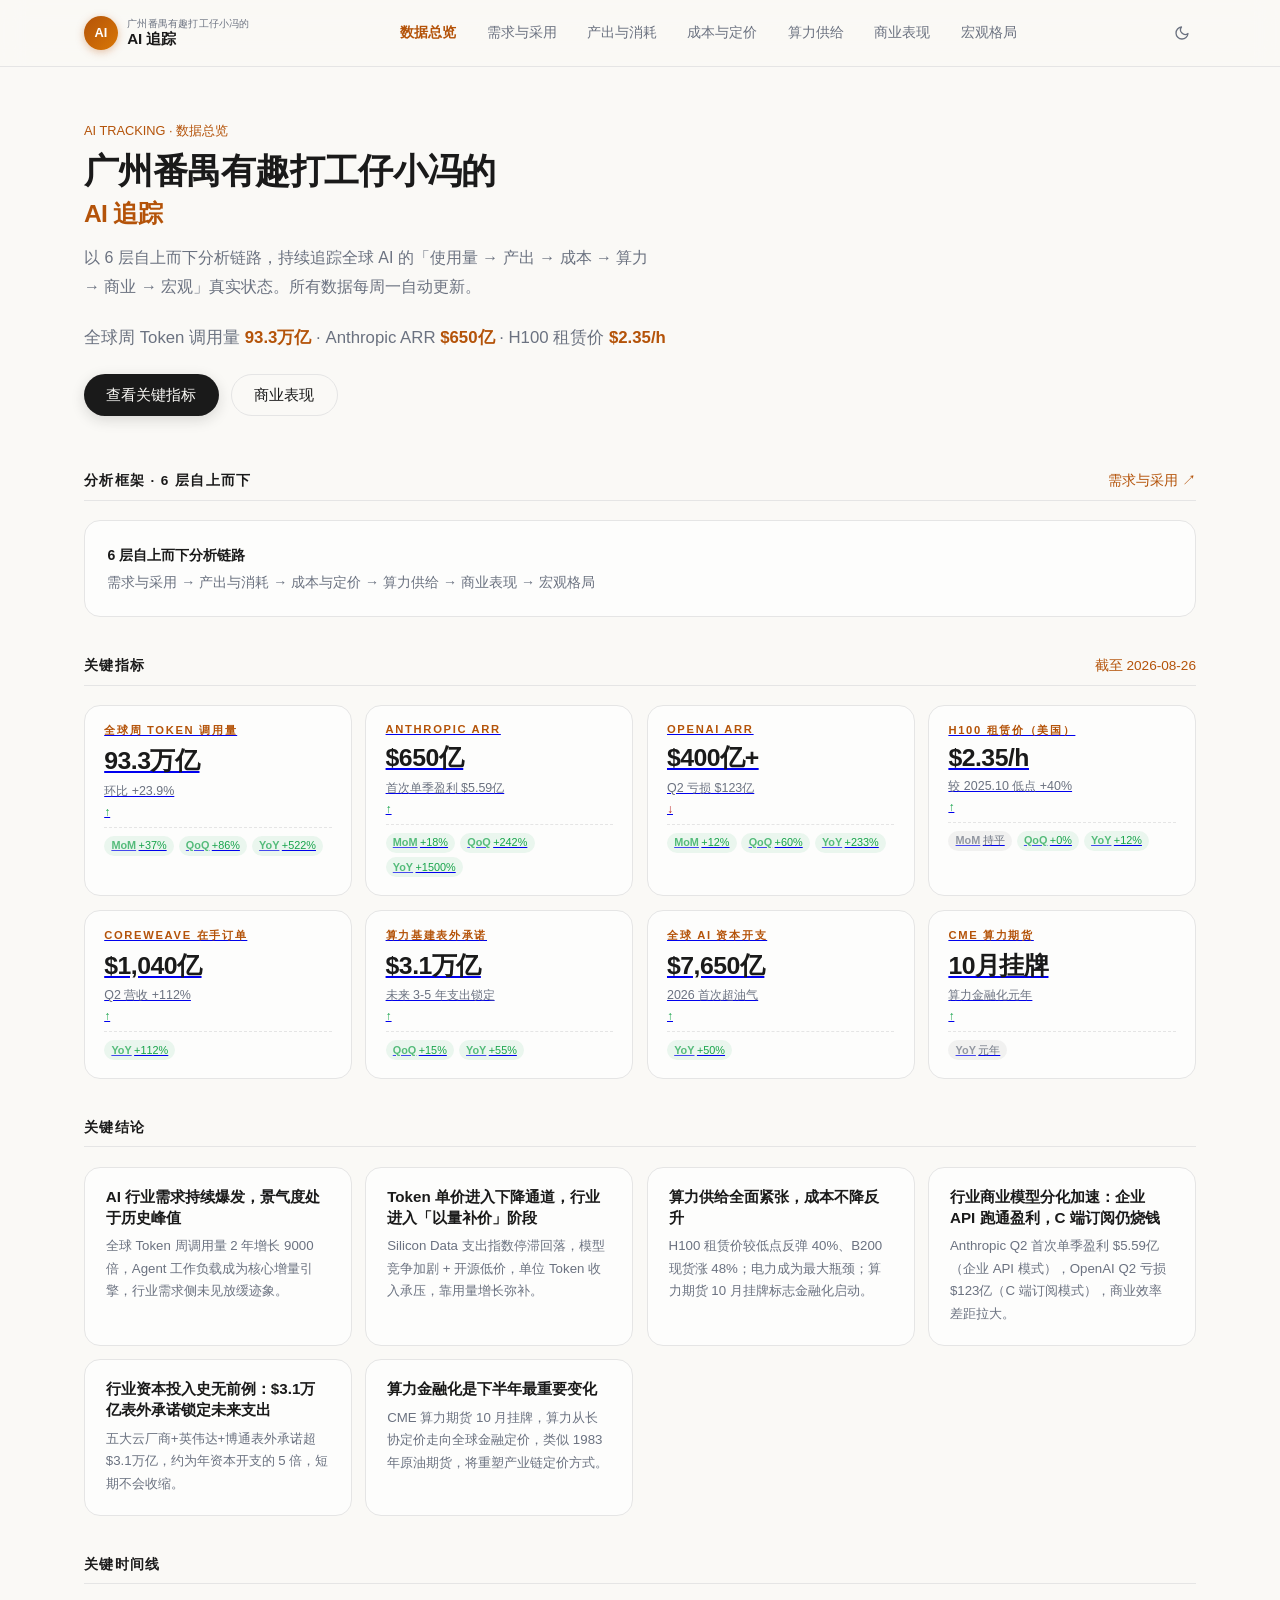
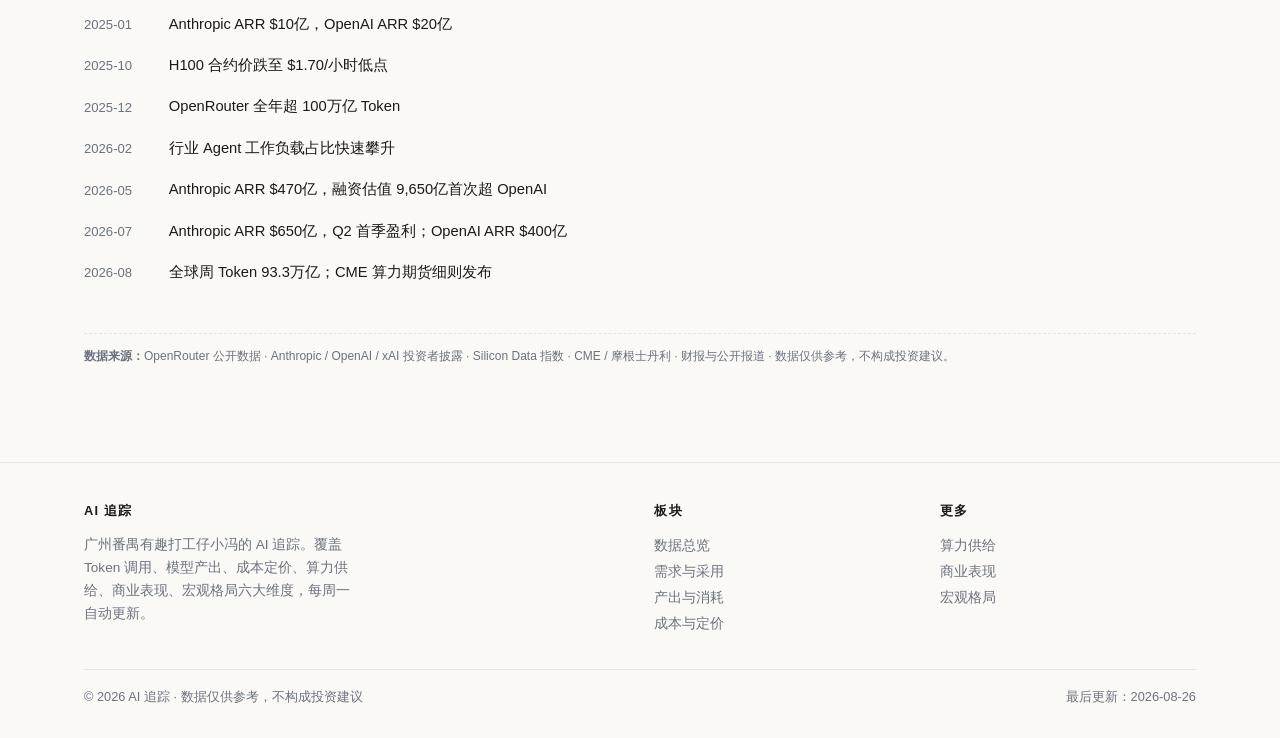
==== index.html @ 5af2b7c7 "AI 追踪看板：6 层分析框架 + 四巨头商业 + 环比数据 + CoWoS 封装瓶颈" ====
<!DOCTYPE html>
<html lang="zh-CN">
<head>
  <meta charset="UTF-8">
  <meta name="viewport" content="width=device-width, initial-scale=1.0">
  <title>广州番禺有趣打工仔小冯的 AI 追踪 · 数据总览</title>
  <meta name="description" content="全球 AI 使用与覆盖率追踪：Token 调用、模型产出、成本定价、算力供给、商业表现、宏观格局六大维度，每周一自动更新。">
  <link rel="stylesheet" href="css/style.css">
  <script src="js/data-bundle.js"></script>
  <script src="js/echarts.min.js"></script>
  <script src="js/charts.js"></script>
  <script src="js/site.js"></script>
  <style>
    /* 首页特有样式 */
    .hero-actions { margin-top: 1.6rem; display: flex; gap: 0.75rem; flex-wrap: wrap; }
    .link-card { display: block; }
    .conclusion-card { background: var(--card-bg); border: 1px solid var(--border); border-radius: 1rem; padding: 1.2rem 1.3rem; transition: all 0.2s ease; }
    .conclusion-card:hover { transform: translateY(-2px); box-shadow: var(--shadow-lg); border-color: color-mix(in srgb, var(--accent) 40%, var(--border)); }
    .conclusion-card h3 { font-size: 0.95rem; font-weight: 700; margin-bottom: 0.4rem; color: var(--foreground); }
    .conclusion-card p { font-size: 0.83rem; color: var(--muted); line-height: 1.7; }
    .badge-row { display: flex; gap: 0.5rem; flex-wrap: wrap; margin-top: 0.5rem; }
    .framewrap { background: var(--card-bg); border: 1px solid var(--border); border-radius: 1rem; padding: 1.3rem 1.4rem; }
    .framewrap p { color: var(--muted); font-size: 0.88rem; line-height: 1.9; }
    .framewrap .fw { color: var(--foreground); font-weight: 600; }
    .framewrap .fw b { color: var(--accent); }
  </style>
</head>
<body>

<main>
  <div class="container">
    <!-- Hero -->
    <section class="hero">
      <div class="breadcrumb">AI TRACKING · 数据总览</div>
      <h1>广州番禺有趣打工仔小冯的<br><span style="font-size:0.7em;font-weight:600;color:var(--accent);">AI 追踪</span></h1>
      <p class="subtitle">以 6 层自上而下分析链路，持续追踪全球 AI 的「使用量 → 产出 → 成本 → 算力 → 商业 → 宏观」真实状态。所有数据每周一自动更新。</p>
      <div class="hero-stats" id="heroStats"></div>
      <div class="hero-actions">
        <a class="btn btn-primary" href="#key-metrics">查看关键指标</a>
        <a class="btn btn-outline" href="pages/business.html">商业表现</a>
      </div>
    </section>

    <!-- 6 层框架 -->
    <section class="section" id="framework">
      <div class="section-header">
        <h2>分析框架 · 6 层自上而下</h2>
        <a class="more" href="pages/token.html">需求与采用 ↗</a>
      </div>
      <div class="framewrap">
        <p id="frameworkDesc"></p>
      </div>
    </section>

    <!-- 关键指标 -->
    <section class="section" id="key-metrics">
      <div class="section-header">
        <h2>关键指标</h2>
        <span class="more text-muted">截至 <span id="updatedDate"></span></span>
      </div>
      <div class="card-grid" id="metricGrid"></div>
    </section>

    <!-- 结论 -->
    <section class="section" id="conclusions">
      <div class="section-header">
        <h2>关键结论</h2>
      </div>
      <div class="card-grid" id="conclusionGrid"></div>
    </section>

    <!-- 时间线 -->
    <section class="section" id="timeline">
      <div class="section-header">
        <h2>关键时间线</h2>
      </div>
      <ul class="timeline" id="timelineList"></ul>
    </section>

    <!-- 数据来源 -->
    <section class="section">
      <div class="source-note" id="sourceNote"></div>
    </section>
  </div>
</main>

<script>
(function () {
  var D = window.AIDATA && window.AIDATA.overview;
  if (!D) { document.body.innerHTML += '<p style="padding:2rem;color:red;">数据加载失败：overview 数据缺失</p>'; return; }

  // 数据源标注
  var src = document.getElementById('sourceNote');
  src.innerHTML = '<strong>数据来源：</strong>' + (D.sources || []).join(' · ') + ' · 数据仅供参考，不构成投资建议。';

  // Hero stats
  var hero = document.getElementById('heroStats');
  hero.innerHTML = '全球周 Token 调用量 <strong>' + (D.key_metrics[0] ? D.key_metrics[0].value : '—') + '</strong> · Anthropic ARR <strong>' + (D.key_metrics[1] ? D.key_metrics[1].value : '—') + '</strong> · H100 租赁价 <strong>' + (D.key_metrics[3] ? D.key_metrics[3].value : '—') + '</strong>';

  // 框架描述
  var fw = document.getElementById('frameworkDesc');
  fw.innerHTML = '<span class="fw">' + D.meta.framework + '</span><br>' + D.meta.framework_desc;

  // 更新时间
  document.getElementById('updatedDate').textContent = D.meta.updated;

  // 关键指标卡片
  function trendBadge(label, value) {
    if (!value) return '';
    var isNegative = value.charAt(0) === '-';
    var isNa = value === 'N/A' || value.indexOf('N/A') >= 0 || value === '持平' || value === '元年';
    var cls = isNa ? 'trend-neutral' : (isNegative ? 'trend-down' : 'trend-up');
    return '<span class="card-trend ' + cls + '"><b>' + label + '</b> ' + value + '</span>';
  }

  var grid = document.getElementById('metricGrid');
  D.key_metrics.forEach(function (m) {
    var deltaCls = m.delta === 'up' ? 'delta-up' : 'delta-down';
    var arrow = m.delta === 'up' ? '↑' : '↓';
    var card = document.createElement('a');
    card.href = 'pages/' + (m.page || 'index') + '.html';
    card.className = 'card card-hover link-card';
    var html = '<div class="card-label">' + m.label + '</div>' +
      '<div class="card-value">' + m.value + '</div>' +
      '<div class="card-sub">' + m.sub + '</div>' +
      '<div class="card-delta ' + deltaCls + '">' + arrow + '</div>';
    var hasTrend = m.mom || m.qoq || m.yoy;
    if (hasTrend) {
      html += '<div class="card-trends">';
      html += trendBadge('MoM', m.mom);
      html += trendBadge('QoQ', m.qoq);
      html += trendBadge('YoY', m.yoy);
      html += '</div>';
    }
    card.innerHTML = html;
    grid.appendChild(card);
  });

  // 结论卡片
  var cg = document.getElementById('conclusionGrid');
  D.conclusions.forEach(function (c) {
    var card = document.createElement('div');
    card.className = 'conclusion-card';
    card.innerHTML = '<h3>' + c.title + '</h3><p>' + c.desc + '</p>';
    cg.appendChild(card);
  });

  // 时间线
  var tl = document.getElementById('timelineList');
  D.timeline.forEach(function (t) {
    var li = document.createElement('li');
    li.className = 'timeline-item';
    li.innerHTML = '<time>' + t.date + '</time><div class="tl-content"><div class="tl-title">' + t.event + '</div></div>';
    tl.appendChild(li);
  });

  // 初始化站点组件
  SiteInit('index');
})();
</script>
</body>
</html>
---- css/style.css ----
:root {
  --background: #faf9f6;
  --foreground: #1a1a1a;
  --muted: #6b7280;
  --border: #e5e5e5;
  --accent: #b45309;
  --card-bg: rgba(255, 255, 255, 0.7);
  --hover-bg: rgba(0, 0, 0, 0.03);
  --shadow: 0 1px 3px rgba(0, 0, 0, 0.06), 0 1px 2px rgba(0, 0, 0, 0.04);
  --shadow-lg: 0 10px 30px rgba(0, 0, 0, 0.08);
}

@media (prefers-color-scheme: dark) {
  html:not(.light) {
    --background: #121212;
    --foreground: #eaeaea;
    --muted: #9ca3af;
    --border: #2a2a2a;
    --accent: #d97706;
    --accent-bg: rgba(217, 119, 6, 0.12);
    --card-bg: rgba(30, 30, 30, 0.85);
    --hover-bg: rgba(255, 255, 255, 0.04);
    --shadow: 0 1px 3px rgba(0, 0, 0, 0.3);
    --shadow-lg: 0 10px 30px rgba(0, 0, 0, 0.4);
  }
}

html.dark {
  --background: #121212;
  --foreground: #eaeaea;
  --muted: #9ca3af;
  --border: #2a2a2a;
  --accent: #d97706;
  --accent-bg: rgba(217, 119, 6, 0.12);
  --card-bg: rgba(30, 30, 30, 0.85);
  --hover-bg: rgba(255, 255, 255, 0.04);
  --shadow: 0 1px 3px rgba(0, 0, 0, 0.3);
  --shadow-lg: 0 10px 30px rgba(0, 0, 0, 0.4);
}

* {
  margin: 0;
  padding: 0;
  box-sizing: border-box;
}

html {
  scroll-behavior: smooth;
}

body {
  font-family: Inter, -apple-system, BlinkMacSystemFont, "PingFang SC",
    "Hiragino Sans GB", "Microsoft YaHei", "Helvetica Neue", Helvetica, Arial, sans-serif;
  -webkit-font-smoothing: antialiased;
  text-rendering: optimizeLegibility;
  background: var(--background);
  color: var(--foreground);
  min-height: 100vh;
  display: flex;
  flex-direction: column;
  transition: background-color 0.3s ease, color 0.3s ease;
}

/* ===== 顶部导航 ===== */
header {
  position: sticky;
  top: 0;
  z-index: 50;
  border-bottom: 1px solid var(--border);
  background: color-mix(in srgb, var(--background) 80%, transparent);
  backdrop-filter: blur(12px);
  -webkit-backdrop-filter: blur(12px);
  transition: background-color 0.3s ease, border-color 0.3s ease;
}

.nav-inner {
  max-width: 72rem;
  margin: 0 auto;
  padding: 1rem 1.25rem;
  display: flex;
  align-items: center;
  justify-content: space-between;
  gap: 1rem;
}

.logo {
  display: flex;
  align-items: center;
  gap: 0.6rem;
  text-decoration: none;
  color: var(--foreground);
  font-weight: 700;
  font-size: 1.05rem;
  letter-spacing: -0.01em;
  white-space: nowrap;
}

.logo-badge {
  width: 2.1rem;
  height: 2.1rem;
  border-radius: 9999px;
  background: linear-gradient(135deg, #b45309, #d97706);
  color: #fff;
  display: flex;
  align-items: center;
  justify-content: center;
  font-size: 0.8rem;
  font-weight: 800;
  flex-shrink: 0;
  box-shadow: 0 2px 8px rgba(180, 83, 9, 0.35);
}

.logo-text {
  display: flex;
  flex-direction: column;
  line-height: 1.15;
}

.logo-line1 {
  font-size: 0.62rem;
  font-weight: 500;
  color: var(--muted);
  letter-spacing: 0.02em;
}

.logo-line2 {
  font-size: 0.95rem;
  font-weight: 800;
  letter-spacing: -0.01em;
  color: var(--foreground);
}

nav.desktop {
  display: flex;
  align-items: center;
  gap: 0.4rem;
  overflow-x: auto;
  scrollbar-width: none;
}

nav.desktop::-webkit-scrollbar {
  display: none;
}

.nav-link {
  color: var(--muted);
  text-decoration: none;
  font-size: 0.9rem;
  font-weight: 500;
  padding: 0.45rem 0.75rem;
  border-radius: 9999px;
  transition: color 0.2s ease, background 0.2s ease;
  white-space: nowrap;
}

.nav-link:hover {
  color: var(--foreground);
  background: var(--hover-bg);
}

.nav-link.active {
  color: var(--accent);
  background: var(--accent-bg);
  font-weight: 600;
}

.nav-actions {
  display: flex;
  align-items: center;
  gap: 0.4rem;
  flex-shrink: 0;
}

.theme-toggle {
  background: none;
  border: none;
  cursor: pointer;
  color: var(--muted);
  padding: 0.4rem;
  border-radius: 9999px;
  transition: color 0.2s, background 0.2s;
  display: flex;
  align-items: center;
  justify-content: center;
}

.theme-toggle:hover {
  color: var(--foreground);
  background: var(--hover-bg);
}

/* 移动端菜单 */
.mobile-menu-btn {
  display: none;
  background: none;
  border: none;
  cursor: pointer;
  color: var(--foreground);
  padding: 0.4rem;
  border-radius: 0.375rem;
}

.mobile-nav {
  display: none;
  padding: 0.5rem 1.25rem 1rem;
  border-top: 1px solid var(--border);
  flex-direction: column;
  gap: 0.15rem;
}

.mobile-nav.open {
  display: flex;
}

.mobile-nav .nav-link {
  padding: 0.65rem 0.75rem;
  font-size: 0.95rem;
  border-radius: 0.5rem;
}

/* ===== 主内容容器 ===== */
main {
  flex: 1;
}

.container {
  max-width: 72rem;
  margin: 0 auto;
  padding: 2rem 1.25rem 3rem;
}

/* ===== Hero 区 ===== */
.hero {
  padding: 1.5rem 0 1rem;
}

.breadcrumb {
  font-size: 0.8rem;
  color: var(--accent);
  font-weight: 500;
  margin-bottom: 0.8rem;
}

.hero h1 {
  font-size: 2.2rem;
  font-weight: 800;
  letter-spacing: -0.02em;
  line-height: 1.1;
}

.hero .subtitle {
  margin-top: 0.9rem;
  color: var(--muted);
  font-size: 1rem;
  line-height: 1.8;
  max-width: 64ch;
}

.hero-stats {
  margin-top: 1.5rem;
  font-size: 1.05rem;
  color: var(--muted);
}

.hero-stats strong {
  color: var(--accent);
  font-weight: 700;
}

.cta-row {
  margin-top: 1.6rem;
  display: flex;
  gap: 0.75rem;
  flex-wrap: wrap;
}

.btn {
  display: inline-flex;
  align-items: center;
  gap: 0.4rem;
  padding: 0.65rem 1.4rem;
  border-radius: 9999px;
  font-size: 0.92rem;
  font-weight: 500;
  text-decoration: none;
  transition: all 0.2s ease;
  cursor: pointer;
  border: none;
}

.btn-primary {
  background: var(--foreground);
  color: var(--background);
  box-shadow: 0 4px 14px color-mix(in srgb, var(--foreground) 15%, transparent);
}

.btn-primary:hover {
  transform: translateY(-2px);
}

.btn-outline {
  border: 1px solid var(--border);
  color: var(--foreground);
  background: transparent;
}

.btn-outline:hover {
  background: var(--hover-bg);
}

/* ===== 区块标题栏 ===== */
.section {
  margin-top: 2.5rem;
}

.section-header {
  display: flex;
  align-items: baseline;
  justify-content: space-between;
  margin-bottom: 1.2rem;
  padding-bottom: 0.6rem;
  border-bottom: 1px solid var(--border);
  gap: 1rem;
}

.section-header h2 {
  font-size: 0.85rem;
  font-weight: 700;
  text-transform: uppercase;
  letter-spacing: 0.1em;
  color: var(--foreground);
}

.section-header .more {
  color: var(--accent);
  font-size: 0.85rem;
  font-weight: 500;
  text-decoration: none;
  white-space: nowrap;
}

.section-header .more:hover {
  opacity: 0.7;
}

/* ===== 卡片网格 ===== */
.card-grid {
  display: grid;
  grid-template-columns: repeat(auto-fill, minmax(240px, 1fr));
  gap: 0.85rem;
}

.card {
  background: var(--card-bg);
  border: 1px solid var(--border);
  border-radius: 1rem;
  padding: 1.1rem 1.2rem;
  transition: all 0.2s ease;
}

.card-hover:hover {
  transform: translateY(-3px);
  box-shadow: var(--shadow-lg);
  border-color: color-mix(in srgb, var(--accent) 40%, var(--border));
}

.card .card-label {
  font-size: 0.7rem;
  font-weight: 700;
  text-transform: uppercase;
  letter-spacing: 0.15em;
  color: var(--accent);
}

.card .card-value {
  font-size: 1.55rem;
  font-weight: 800;
  letter-spacing: -0.02em;
  margin-top: 0.35rem;
  color: var(--foreground);
  font-variant-numeric: tabular-nums;
}

.card .card-sub {
  font-size: 0.78rem;
  color: var(--muted);
  margin-top: 0.3rem;
  line-height: 1.5;
}

.card .card-delta {
  font-size: 0.75rem;
  font-weight: 600;
  margin-top: 0.25rem;
  font-variant-numeric: tabular-nums;
}

.delta-up {
  color: #16a34a;
}

.delta-down {
  color: #b91c1c;
}

/* ===== 列表行 ===== */
.list {
  list-style: none;
}

.list-row {
  display: flex;
  align-items: baseline;
  gap: 0.8rem;
  padding: 0.6rem 0.6rem;
  margin: 0 -0.6rem;
  border-radius: 0.5rem;
  transition: background 0.15s ease;
  text-decoration: none;
  color: var(--foreground);
}

.list-row:hover {
  background: var(--hover-bg);
}

.list-row time {
  color: var(--muted);
  font-size: 0.85rem;
  font-weight: 500;
  flex-shrink: 0;
  font-variant-numeric: tabular-nums;
  width: 3.2rem;
}

.list-row .title {
  font-size: 0.95rem;
  font-weight: 500;
  flex: 1;
  min-width: 0;
  overflow: hidden;
  text-overflow: ellipsis;
  white-space: nowrap;
}

.list-row:hover .title {
  text-decoration: underline;
  text-underline-offset: 4px;
  text-decoration-thickness: 1px;
}

.list-row .tag {
  flex-shrink: 0;
  font-size: 0.78rem;
  font-weight: 500;
  padding: 0.2rem 0.7rem;
  border-radius: 9999px;
  background: var(--border);
  color: var(--muted);
}

/* ===== 图表容器 ===== */
.chart-card {
  background: var(--card-bg);
  border: 1px solid var(--border);
  border-radius: 1rem;
  padding: 1.2rem;
  margin-bottom: 1.2rem;
}

.chart-card h3 {
  font-size: 0.95rem;
  font-weight: 700;
  margin-bottom: 0.25rem;
}

.chart-card .chart-desc {
  font-size: 0.8rem;
  color: var(--muted);
  margin-bottom: 0.9rem;
}

.chart-box {
  width: 100%;
  height: 360px;
}

.chart-box.sm {
  height: 280px;
}

/* ===== 表格 ===== */
.table-wrap {
  overflow-x: auto;
  border: 1px solid var(--border);
  border-radius: 0.75rem;
}

table {
  width: 100%;
  border-collapse: collapse;
  font-size: 0.88rem;
  min-width: 640px;
}

thead th {
  background: color-mix(in srgb, var(--border) 40%, transparent);
  font-weight: 600;
  text-align: left;
  padding: 0.7rem 0.9rem;
  border-bottom: 2px solid var(--border);
  white-space: nowrap;
  color: var(--foreground);
}

tbody td {
  padding: 0.65rem 0.9rem;
  border-bottom: 1px solid var(--border);
  color: var(--foreground);
  font-variant-numeric: tabular-nums;
}

tbody tr:hover td {
  background: color-mix(in srgb, var(--border) 25%, transparent);
}

tbody tr:last-child td {
  border-bottom: none;
}

td.num {
  text-align: right;
  font-variant-numeric: tabular-nums;
}

.text-accent {
  color: var(--accent);
  font-weight: 600;
}

.text-up {
  color: #16a34a;
  font-weight: 600;
}

.text-down {
  color: #b91c1c;
  font-weight: 600;
}

.text-muted {
  color: var(--muted);
}

/* ===== 标签徽章 ===== */
.badge {
  display: inline-block;
  padding: 0.2rem 0.7rem;
  border-radius: 9999px;
  font-size: 0.75rem;
  font-weight: 500;
  background: var(--border);
  color: var(--muted);
}

.badge-accent {
  background: color-mix(in srgb, var(--accent) 12%, transparent);
  color: var(--accent);
  font-weight: 600;
}

.badge-green {
  background: rgba(22, 163, 74, 0.1);
  color: #16a34a;
  font-weight: 600;
}

.badge-red {
  background: rgba(185, 28, 28, 0.1);
  color: #b91c1c;
  font-weight: 600;
}

/* ===== 时间线 ===== */
.timeline {
  list-style: none;
}

.timeline-item {
  display: flex;
  gap: 0.8rem;
  padding: 0.7rem 0.6rem;
  margin: 0 -0.6rem;
  border-radius: 0.5rem;
  transition: background-color 0.15s ease;
  align-items: flex-start;
}

.timeline-item:hover {
  background: var(--hover-bg);
}

.timeline-item time {
  color: var(--muted);
  font-size: 0.82rem;
  font-weight: 500;
  flex-shrink: 0;
  font-variant-numeric: tabular-nums;
  padding-top: 0.15rem;
  width: 4.5rem;
}

.timeline-item .tl-content {
  flex: 1;
  min-width: 0;
}

.timeline-item .tl-title {
  font-size: 0.92rem;
  font-weight: 500;
}

.timeline-item .tl-desc {
  font-size: 0.8rem;
  color: var(--muted);
  margin-top: 0.15rem;
  line-height: 1.5;
}

/* ===== 提示框 ===== */
.note {
  border-left: 3px solid var(--accent);
  background: color-mix(in srgb, var(--accent) 5%, transparent);
  border-radius: 0 6px 6px 0;
  padding: 0.85rem 1rem;
  font-size: 0.85rem;
  color: var(--muted);
  line-height: 1.7;
  margin: 1rem 0;
}

.note strong {
  color: var(--foreground);
}

/* ===== 页脚 ===== */
footer {
  border-top: 1px solid var(--border);
  margin-top: 3rem;
  padding: 2.5rem 0 2rem;
}

.footer-inner {
  max-width: 72rem;
  margin: 0 auto;
  padding: 0 1.25rem;
}

.footer-grid {
  display: grid;
  grid-template-columns: repeat(auto-fit, minmax(200px, 1fr));
  gap: 1.8rem;
}

.footer-col h4 {
  font-size: 0.8rem;
  font-weight: 700;
  text-transform: uppercase;
  letter-spacing: 0.1em;
  margin-bottom: 0.8rem;
  color: var(--foreground);
}

.footer-col a {
  display: block;
  color: var(--muted);
  text-decoration: none;
  font-size: 0.85rem;
  padding: 0.25rem 0;
  transition: color 0.2s;
}

.footer-col a:hover {
  color: var(--accent);
}

.footer-bottom {
  margin-top: 2rem;
  padding-top: 1.2rem;
  border-top: 1px solid var(--border);
  display: flex;
  justify-content: space-between;
  align-items: center;
  flex-wrap: wrap;
  gap: 0.5rem;
  font-size: 0.8rem;
  color: var(--muted);
}

/* ===== 数据源标注 ===== */
.source-note {
  font-size: 0.75rem;
  color: var(--muted);
  margin-top: 0.9rem;
  line-height: 1.6;
  border-top: 1px dashed var(--border);
  padding-top: 0.8rem;
}

/* ===== 响应式 ===== */
@media (max-width: 768px) {
  nav.desktop {
    display: none;
  }
  .mobile-menu-btn {
    display: flex;
  }
  .hero h1 {
    font-size: 1.7rem;
  }
  .card-grid {
    grid-template-columns: repeat(auto-fill, minmax(160px, 1fr));
  }
  .chart-box {
    height: 240px;
  }
  .container {
    padding: 1.5rem 1rem 2.5rem;
  }
}

/* ===== 环比趋势徽章 ===== */
.card-trends {
  display: flex;
  flex-wrap: wrap;
  gap: 0.3rem;
  margin-top: 0.5rem;
  padding-top: 0.5rem;
  border-top: 1px dashed var(--border);
}

.card-trend {
  display: inline-flex;
  align-items: center;
  font-size: 0.68rem;
  font-weight: 500;
  padding: 0.15rem 0.45rem;
  border-radius: 9999px;
  font-variant-numeric: tabular-nums;
  line-height: 1.4;
}

.card-trend b {
  font-weight: 700;
  margin-right: 0.15rem;
  opacity: 0.7;
}

.trend-up {
  background: rgba(22, 163, 74, 0.08);
  color: #16a34a;
}

.trend-down {
  background: rgba(185, 28, 28, 0.08);
  color: #b91c1c;
}

.trend-neutral {
  background: color-mix(in srgb, var(--border) 50%, transparent);
  color: var(--muted);
}
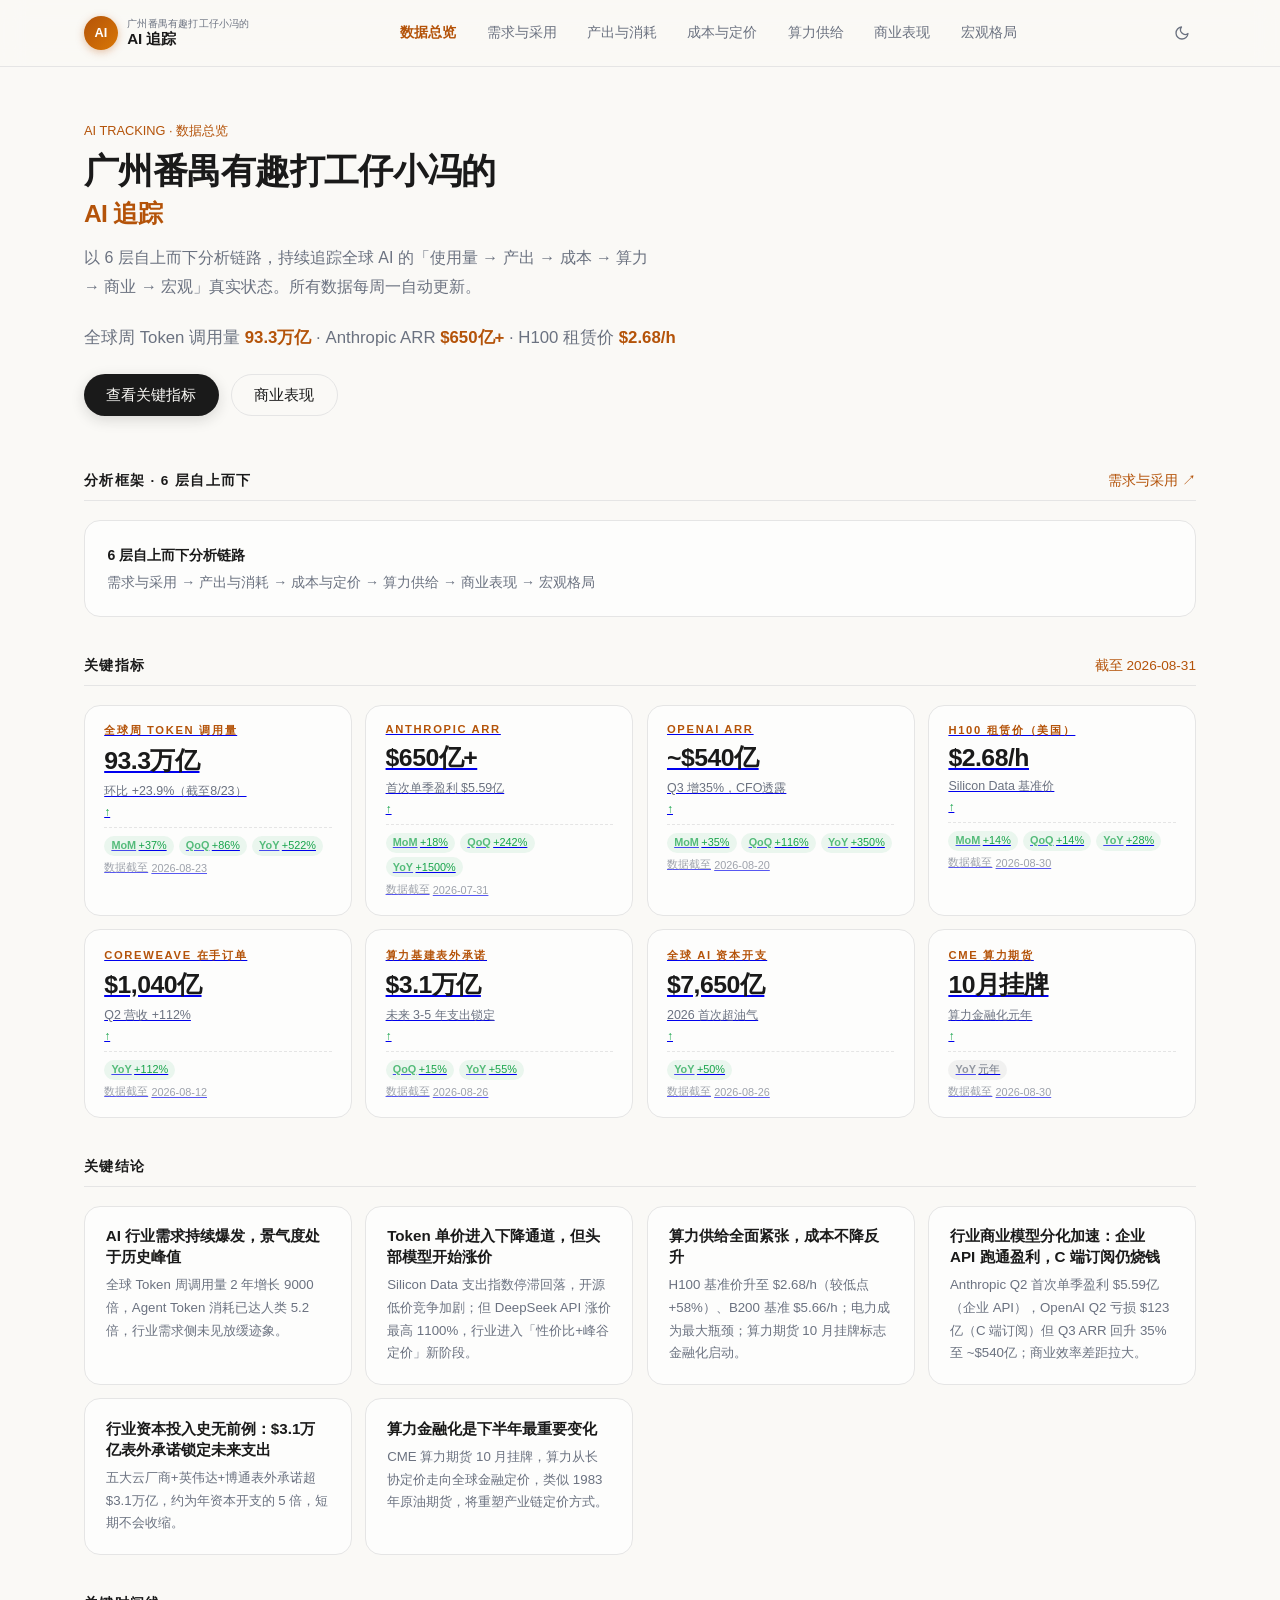
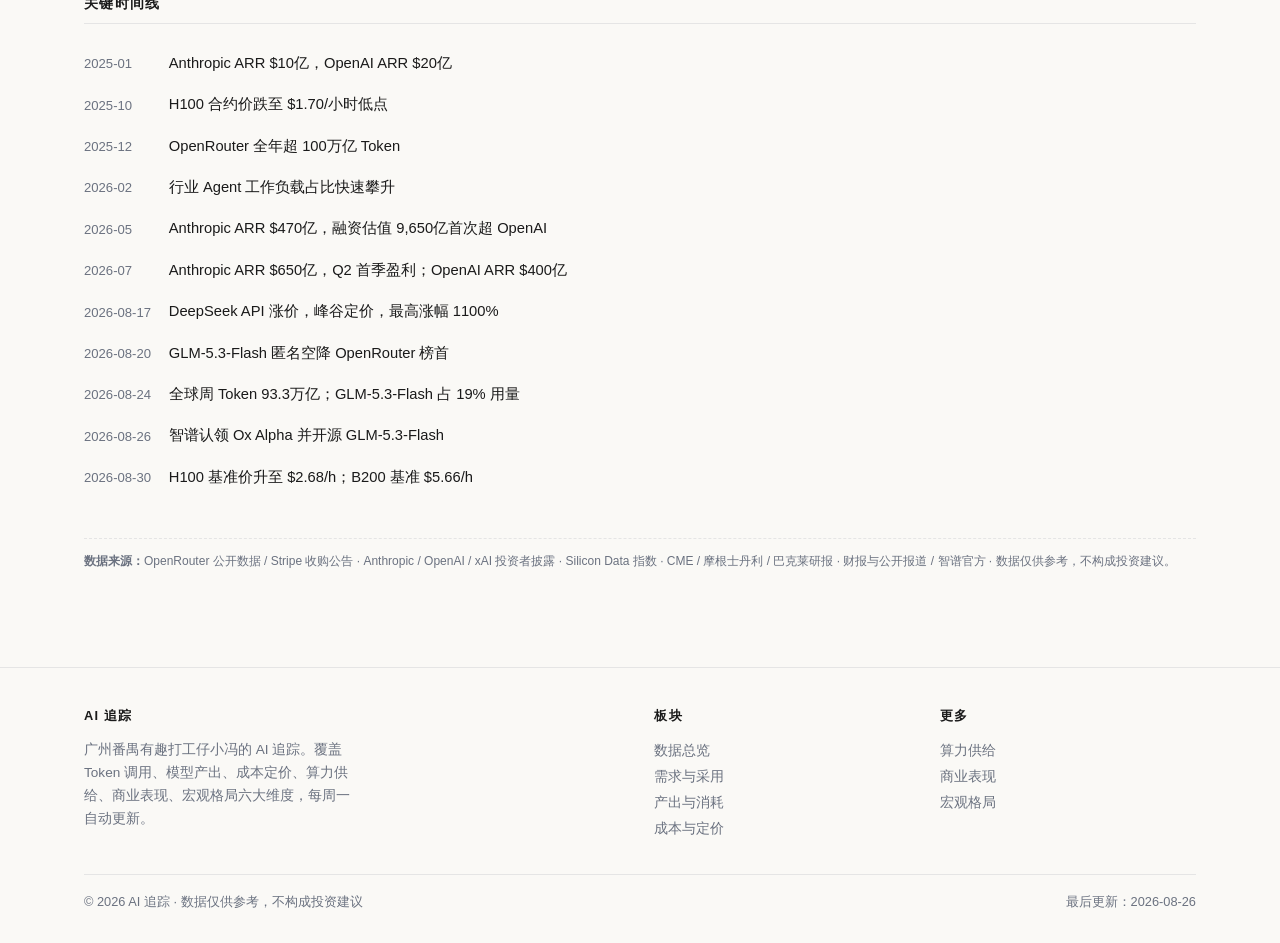
==== commit fcde3048: "feat: add data_date to all data cards across 7 pages 7 JSON files: add data_date fields to key metri" ====
--- a/index.html
+++ b/index.html
@@ -132,6 +132,9 @@
       html += trendBadge('YoY', m.yoy);
       html += '</div>';
     }
+    if (m.data_date) {
+      html += '<div class="card-date">' + m.data_date + '</div>';
+    }
     card.innerHTML = html;
     grid.appendChild(card);
   });
--- a/css/style.css
+++ b/css/style.css
@@ -769,4 +769,21 @@
 .trend-neutral {
   background: color-mix(in srgb, var(--border) 50%, transparent);
   color: var(--muted);
+}
+
+/* ===== 数据时间备注 ===== */
+.card-date {
+  font-size: 0.68rem;
+  color: var(--muted);
+  opacity: 0.65;
+  margin-top: 0.35rem;
+  font-variant-numeric: tabular-nums;
+  display: flex;
+  align-items: center;
+  gap: 0.2rem;
+}
+
+.card-date::before {
+  content: "数据截至 ";
+  font-weight: 400;
 }
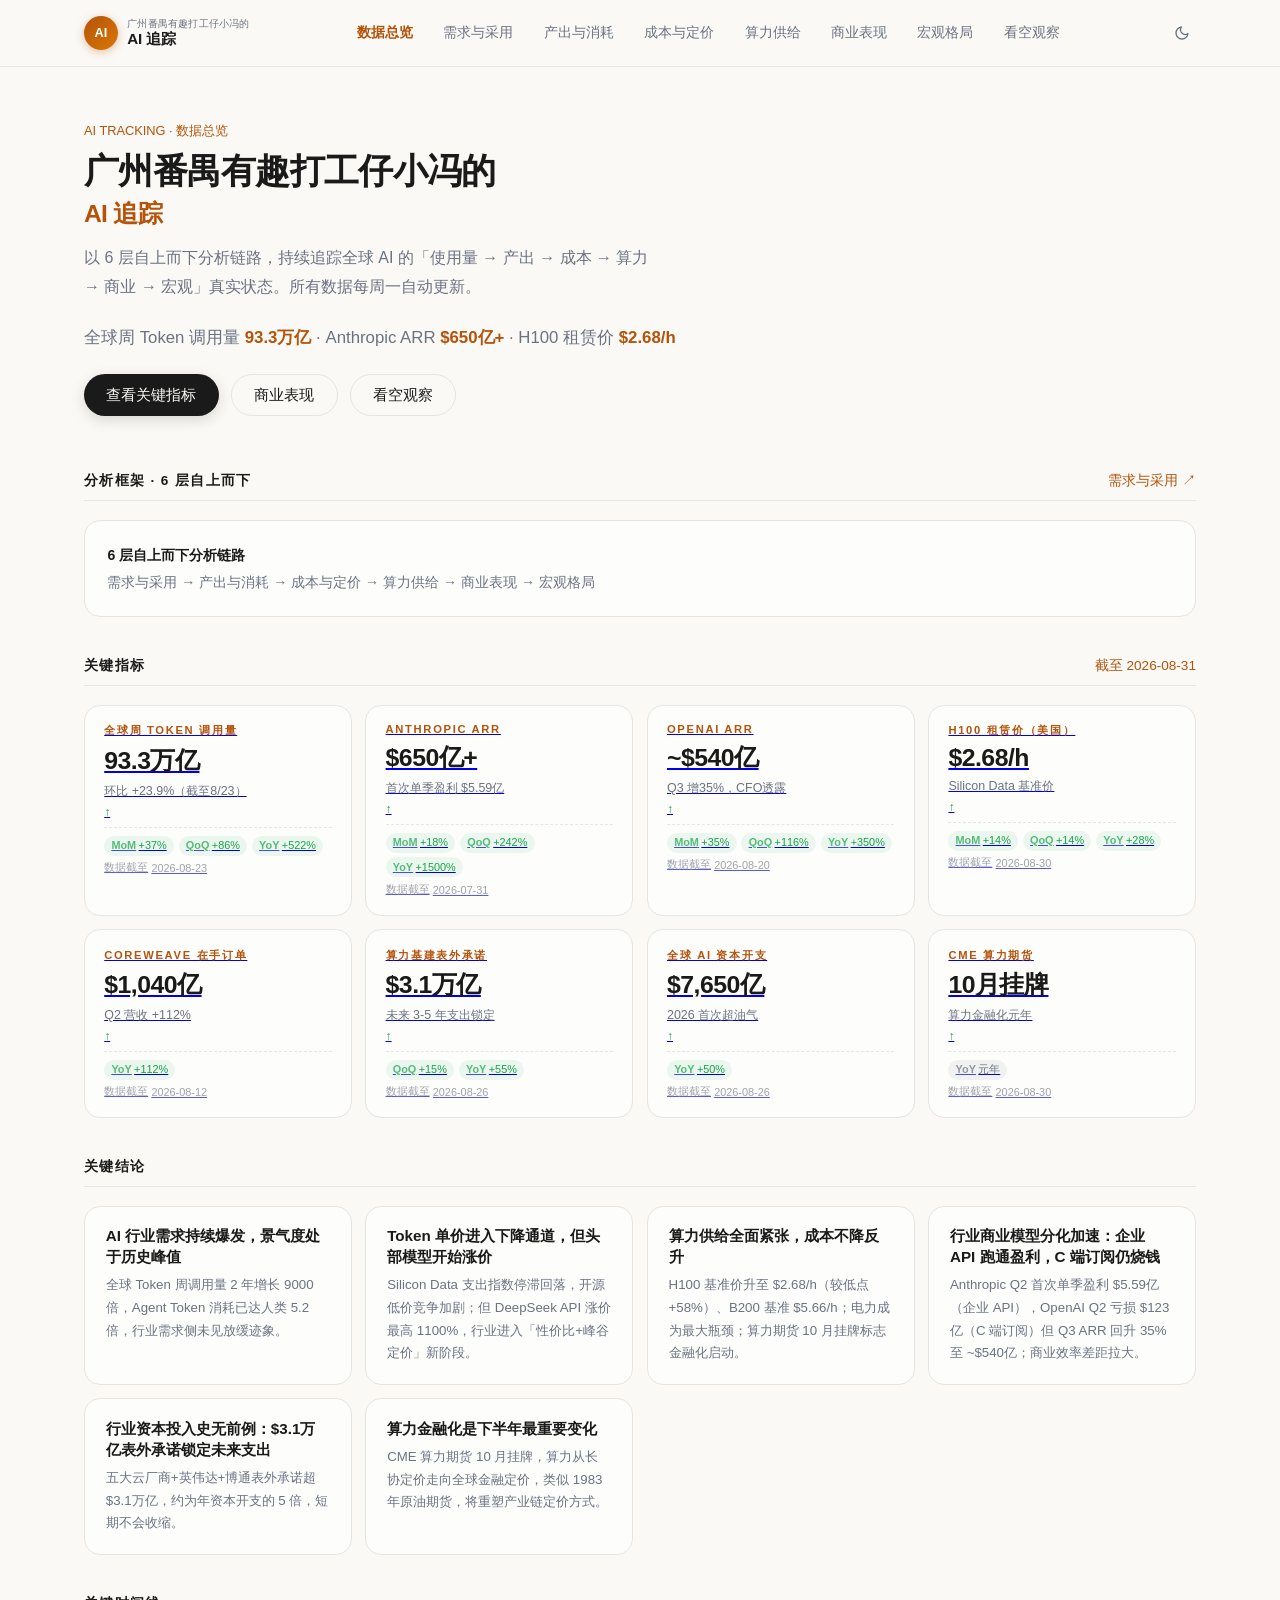
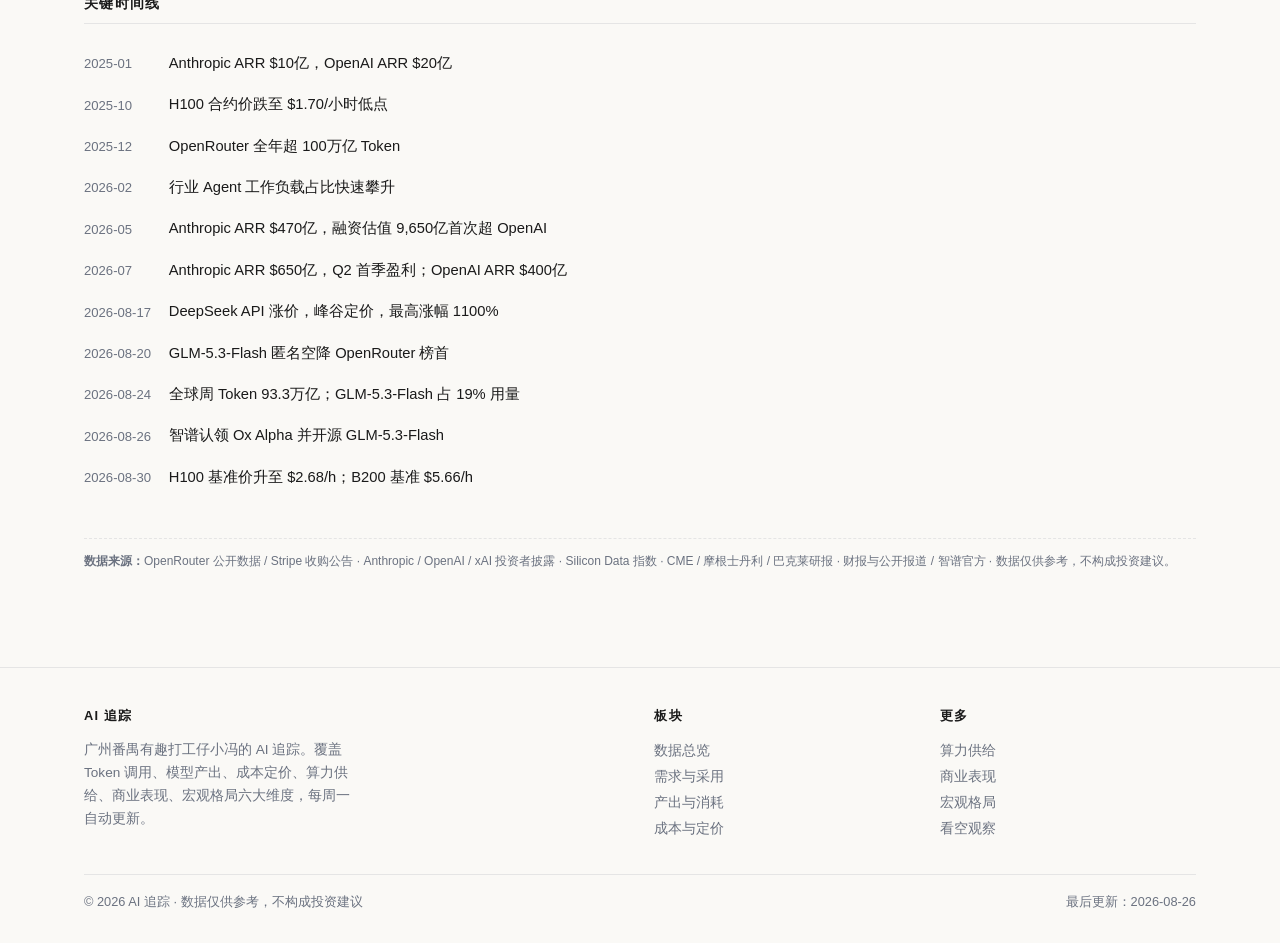
==== commit 67ab10c8: "feat: 新增看空观察子页（第7页）— 19条全球AI看空观点库，6类分类+4状态筛选+验证状态图，导航/页脚/首页入口同步更新，data-bundle重新打包" ====
--- a/index.html
+++ b/index.html
@@ -38,6 +38,7 @@
       <div class="hero-actions">
         <a class="btn btn-primary" href="#key-metrics">查看关键指标</a>
         <a class="btn btn-outline" href="pages/business.html">商业表现</a>
+        <a class="btn btn-outline" href="pages/bearish.html">看空观察</a>
       </div>
     </section>
 
